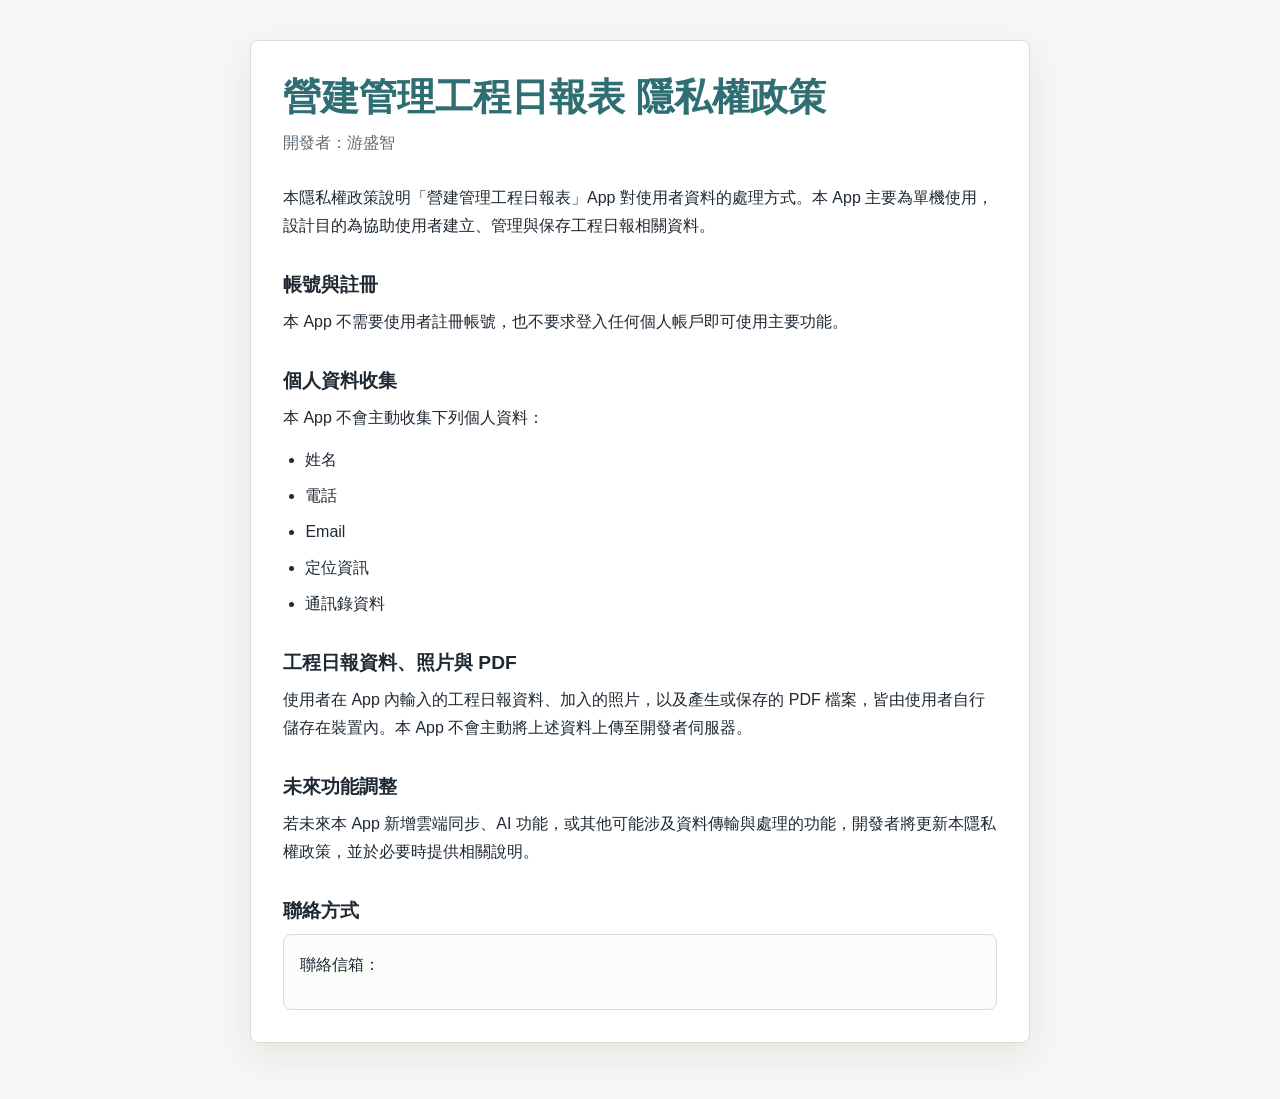
==== index.html @ 0ac734e3 "Add privacy policy page This HTML file contains the privacy policy for the 'Construction Management " ====
<!doctype html>
<html lang="zh-Hant">
<head>
  <meta charset="utf-8">
  <meta name="viewport" content="width=device-width, initial-scale=1">
  <title>營建管理工程日報表 隱私權政策</title>
  <style>
    :root {
      color-scheme: light;
      --bg: #f6f7f4;
      --text: #1f2933;
      --muted: #5f6b76;
      --line: #d8ddd2;
      --panel: #ffffff;
      --accent: #2f6f73;
    }

    * {
      box-sizing: border-box;
    }

    body {
      margin: 0;
      background: var(--bg);
      color: var(--text);
      font-family: -apple-system, BlinkMacSystemFont, "Segoe UI", "Noto Sans TC", "Microsoft JhengHei", sans-serif;
      line-height: 1.75;
    }

    main {
      width: min(100%, 820px);
      margin: 0 auto;
      padding: 40px 20px 56px;
    }

    .policy {
      background: var(--panel);
      border: 1px solid var(--line);
      border-radius: 8px;
      padding: 32px;
      box-shadow: 0 12px 32px rgba(31, 41, 51, 0.08);
    }

    h1 {
      margin: 0 0 8px;
      color: var(--accent);
      font-size: clamp(1.75rem, 6vw, 2.4rem);
      line-height: 1.25;
      letter-spacing: 0;
    }

    h2 {
      margin: 32px 0 10px;
      font-size: 1.2rem;
      line-height: 1.35;
      letter-spacing: 0;
    }

    p {
      margin: 0 0 14px;
    }

    ul {
      margin: 8px 0 0;
      padding-left: 1.4rem;
    }

    li {
      margin: 8px 0;
    }

    .meta {
      margin: 0 0 28px;
      color: var(--muted);
      font-size: 0.98rem;
    }

    .contact {
      padding: 16px;
      border: 1px solid var(--line);
      border-radius: 8px;
      background: #fbfcfa;
    }

    @media (max-width: 560px) {
      main {
        padding: 18px 12px 36px;
      }

      .policy {
        padding: 22px 18px;
      }

      h2 {
        margin-top: 26px;
      }
    }
  </style>
</head>
<body>
  <main>
    <article class="policy">
      <h1>營建管理工程日報表 隱私權政策</h1>
      <p class="meta">開發者：游盛智</p>

      <p>
        本隱私權政策說明「營建管理工程日報表」App 對使用者資料的處理方式。本 App 主要為單機使用，設計目的為協助使用者建立、管理與保存工程日報相關資料。
      </p>

      <h2>帳號與註冊</h2>
      <p>
        本 App 不需要使用者註冊帳號，也不要求登入任何個人帳戶即可使用主要功能。
      </p>

      <h2>個人資料收集</h2>
      <p>
        本 App 不會主動收集下列個人資料：
      </p>
      <ul>
        <li>姓名</li>
        <li>電話</li>
        <li>Email</li>
        <li>定位資訊</li>
        <li>通訊錄資料</li>
      </ul>

      <h2>工程日報資料、照片與 PDF</h2>
      <p>
        使用者在 App 內輸入的工程日報資料、加入的照片，以及產生或保存的 PDF 檔案，皆由使用者自行儲存在裝置內。本 App 不會主動將上述資料上傳至開發者伺服器。
      </p>

      <h2>未來功能調整</h2>
      <p>
        若未來本 App 新增雲端同步、AI 功能，或其他可能涉及資料傳輸與處理的功能，開發者將更新本隱私權政策，並於必要時提供相關說明。
      </p>

      <h2>聯絡方式</h2>
      <div class="contact">
        <p>聯絡信箱：</p>
      </div>
    </article>
  </main>
</body>
</html>
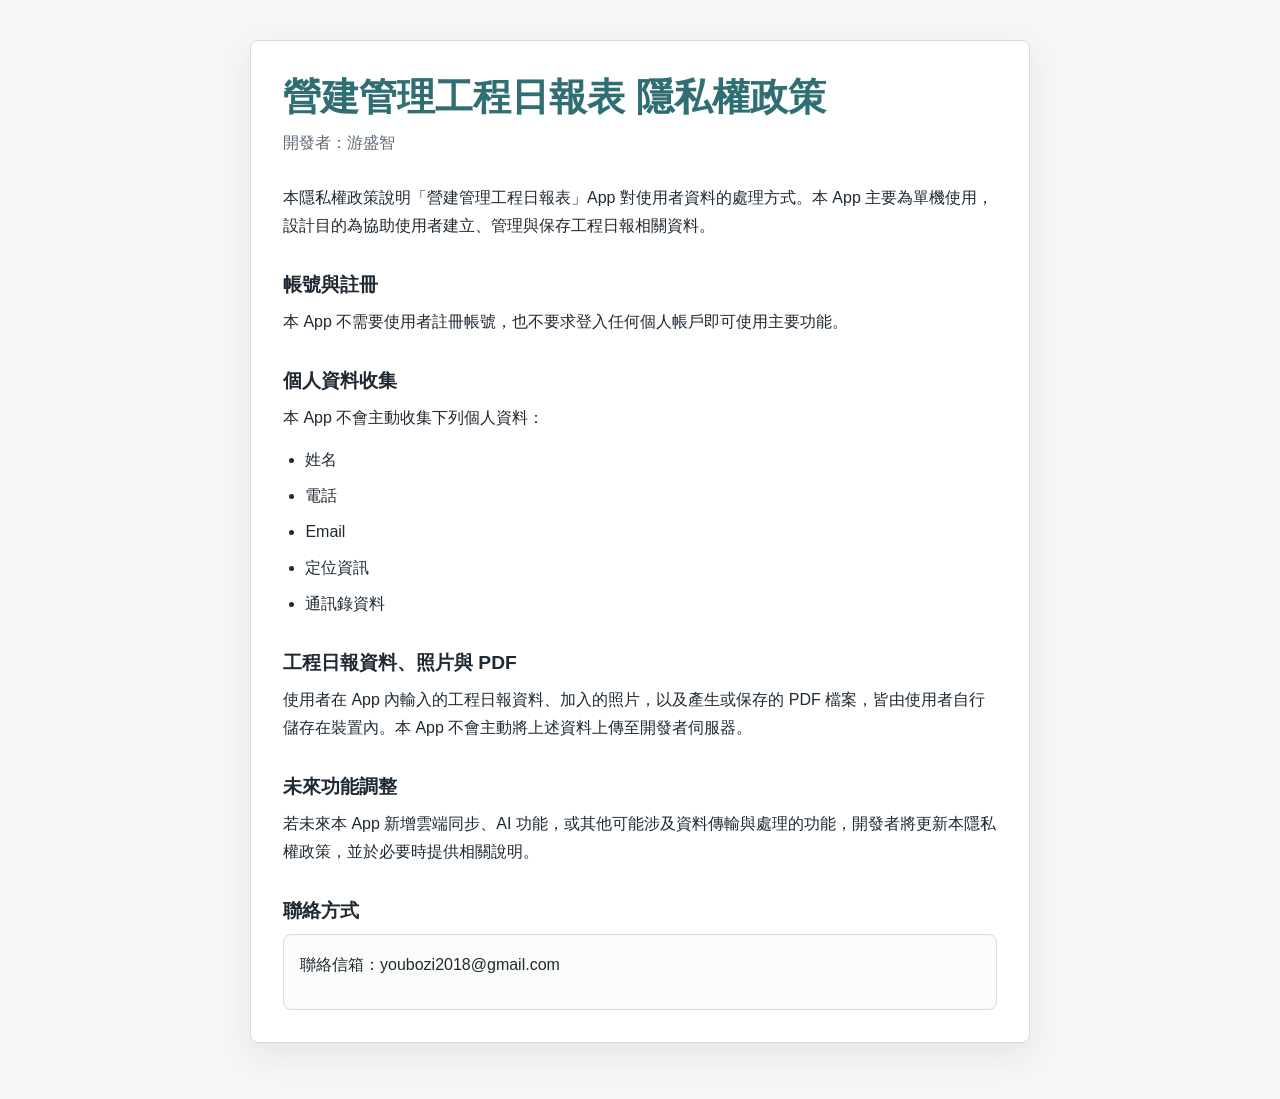
==== commit ca0b6378: "Add contact email" ====
--- a/index.html
+++ b/index.html
@@ -136,7 +136,7 @@
 
       <h2>聯絡方式</h2>
       <div class="contact">
-        <p>聯絡信箱：</p>
+        <p>聯絡信箱：youbozi2018@gmail.com</p>
       </div>
     </article>
   </main>
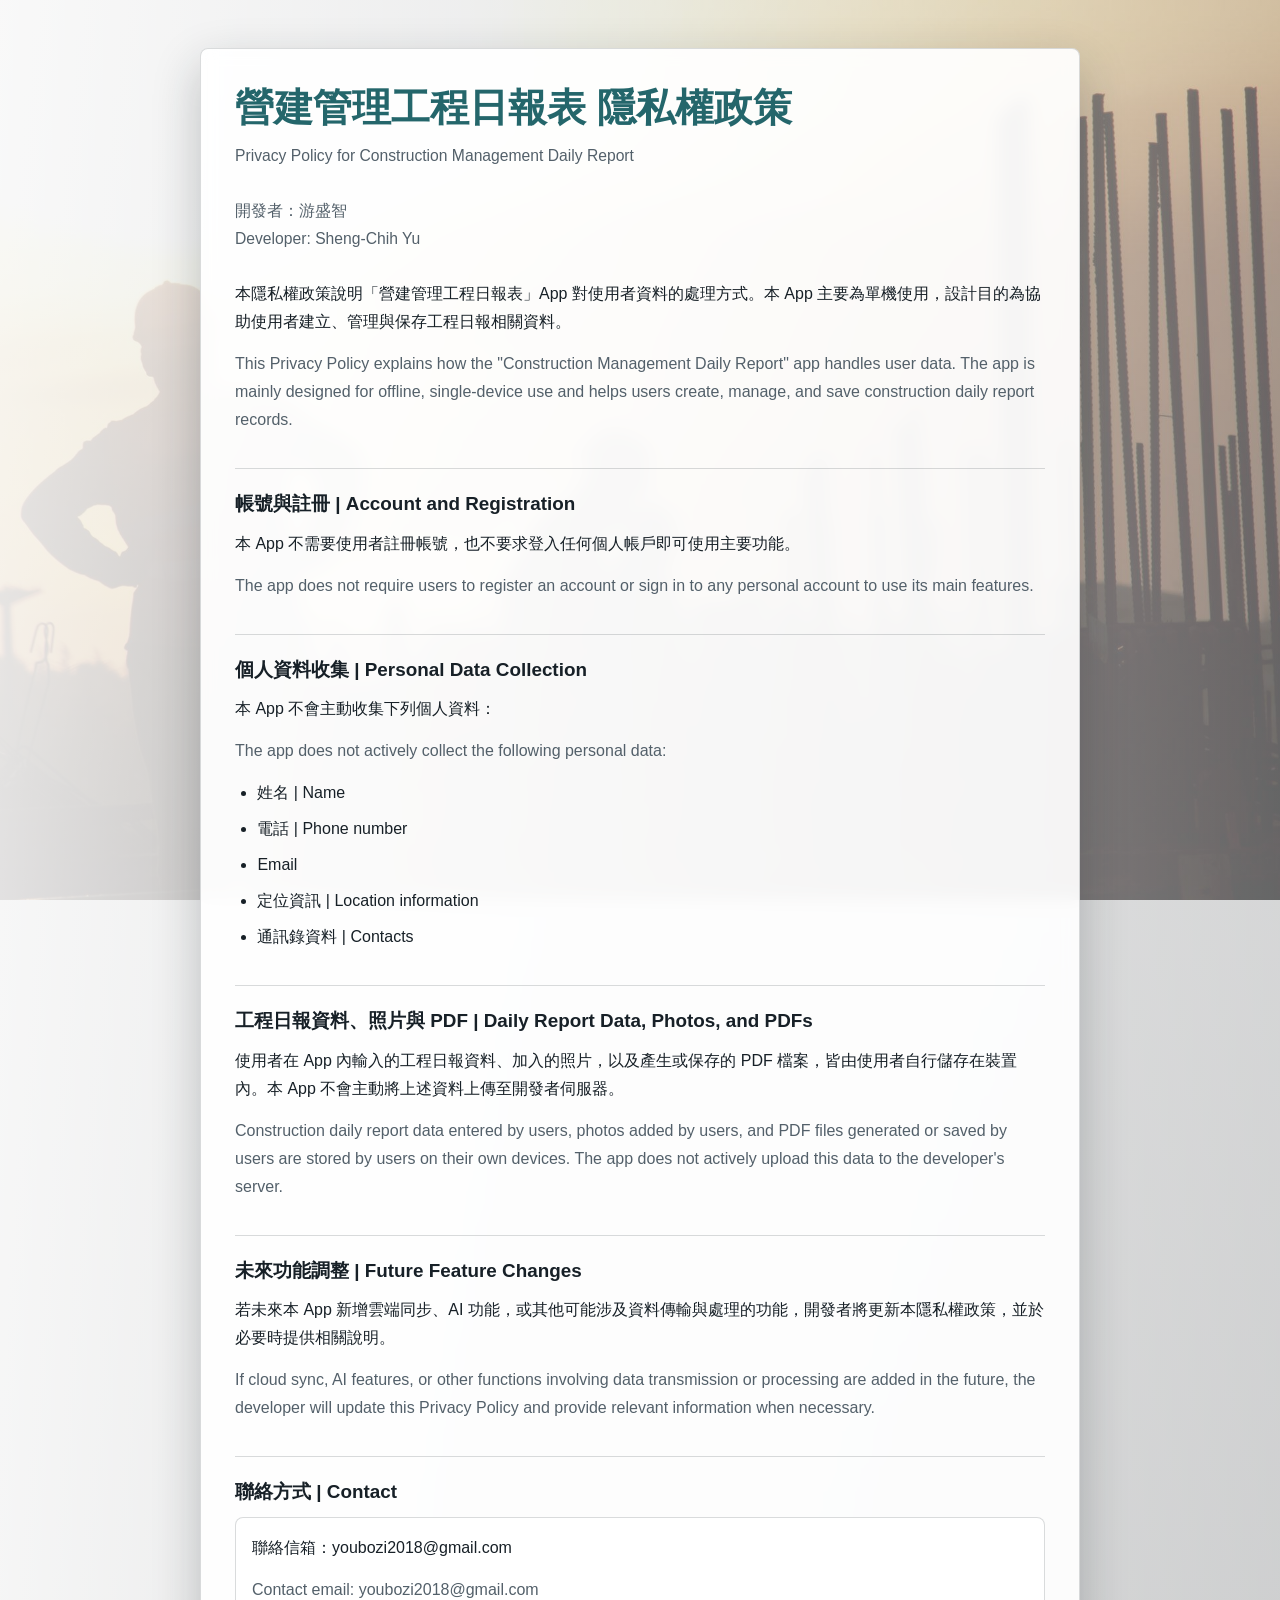
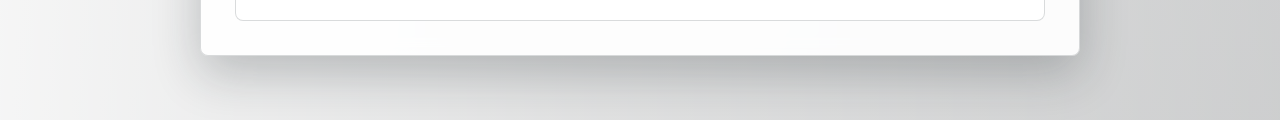
==== commit ffdf1b68: "Add bilingual content and background image" ====
--- a/index.html
+++ b/index.html
@@ -3,16 +3,16 @@
 <head>
   <meta charset="utf-8">
   <meta name="viewport" content="width=device-width, initial-scale=1">
-  <title>營建管理工程日報表 隱私權政策</title>
+  <title>營建管理工程日報表 隱私權政策 | Privacy Policy</title>
   <style>
     :root {
       color-scheme: light;
-      --bg: #f6f7f4;
-      --text: #1f2933;
-      --muted: #5f6b76;
-      --line: #d8ddd2;
-      --panel: #ffffff;
-      --accent: #2f6f73;
+      --text: #172027;
+      --muted: #53606a;
+      --line: rgba(23, 32, 39, 0.16);
+      --panel: rgba(255, 255, 255, 0.92);
+      --panel-strong: rgba(255, 255, 255, 0.97);
+      --accent: #24666b;
     }
 
     * {
@@ -21,38 +21,45 @@
 
     body {
       margin: 0;
-      background: var(--bg);
+      min-height: 100vh;
       color: var(--text);
       font-family: -apple-system, BlinkMacSystemFont, "Segoe UI", "Noto Sans TC", "Microsoft JhengHei", sans-serif;
       line-height: 1.75;
+      background:
+        linear-gradient(90deg, rgba(255, 255, 255, 0.88), rgba(255, 255, 255, 0.62) 46%, rgba(255, 255, 255, 0.38)),
+        linear-gradient(180deg, rgba(20, 25, 28, 0.22), rgba(20, 25, 28, 0.34)),
+        url("[data-uri]") center / cover fixed no-repeat;
     }
 
     main {
-      width: min(100%, 820px);
+      width: min(100%, 920px);
       margin: 0 auto;
-      padding: 40px 20px 56px;
+      padding: 48px 20px 64px;
     }
 
     .policy {
       background: var(--panel);
       border: 1px solid var(--line);
       border-radius: 8px;
-      padding: 32px;
-      box-shadow: 0 12px 32px rgba(31, 41, 51, 0.08);
+      padding: 34px;
+      box-shadow: 0 18px 48px rgba(23, 32, 39, 0.24);
+      backdrop-filter: blur(8px);
     }
 
     h1 {
-      margin: 0 0 8px;
+      margin: 0 0 10px;
       color: var(--accent);
-      font-size: clamp(1.75rem, 6vw, 2.4rem);
+      font-size: clamp(1.75rem, 5vw, 2.45rem);
       line-height: 1.25;
       letter-spacing: 0;
     }
 
     h2 {
-      margin: 32px 0 10px;
-      font-size: 1.2rem;
-      line-height: 1.35;
+      margin: 34px 0 12px;
+      padding-top: 22px;
+      border-top: 1px solid var(--line);
+      font-size: 1.18rem;
+      line-height: 1.4;
       letter-spacing: 0;
     }
 
@@ -75,14 +82,29 @@
       font-size: 0.98rem;
     }
 
+    .en {
+      color: var(--muted);
+    }
+
     .contact {
       padding: 16px;
       border: 1px solid var(--line);
       border-radius: 8px;
-      background: #fbfcfa;
+      background: var(--panel-strong);
     }
 
-    @media (max-width: 560px) {
+    .contact p:last-child {
+      margin-bottom: 0;
+    }
+
+    @media (max-width: 680px) {
+      body {
+        background:
+          linear-gradient(180deg, rgba(255, 255, 255, 0.92), rgba(255, 255, 255, 0.76)),
+          linear-gradient(180deg, rgba(20, 25, 28, 0.2), rgba(20, 25, 28, 0.42)),
+          url("[data-uri]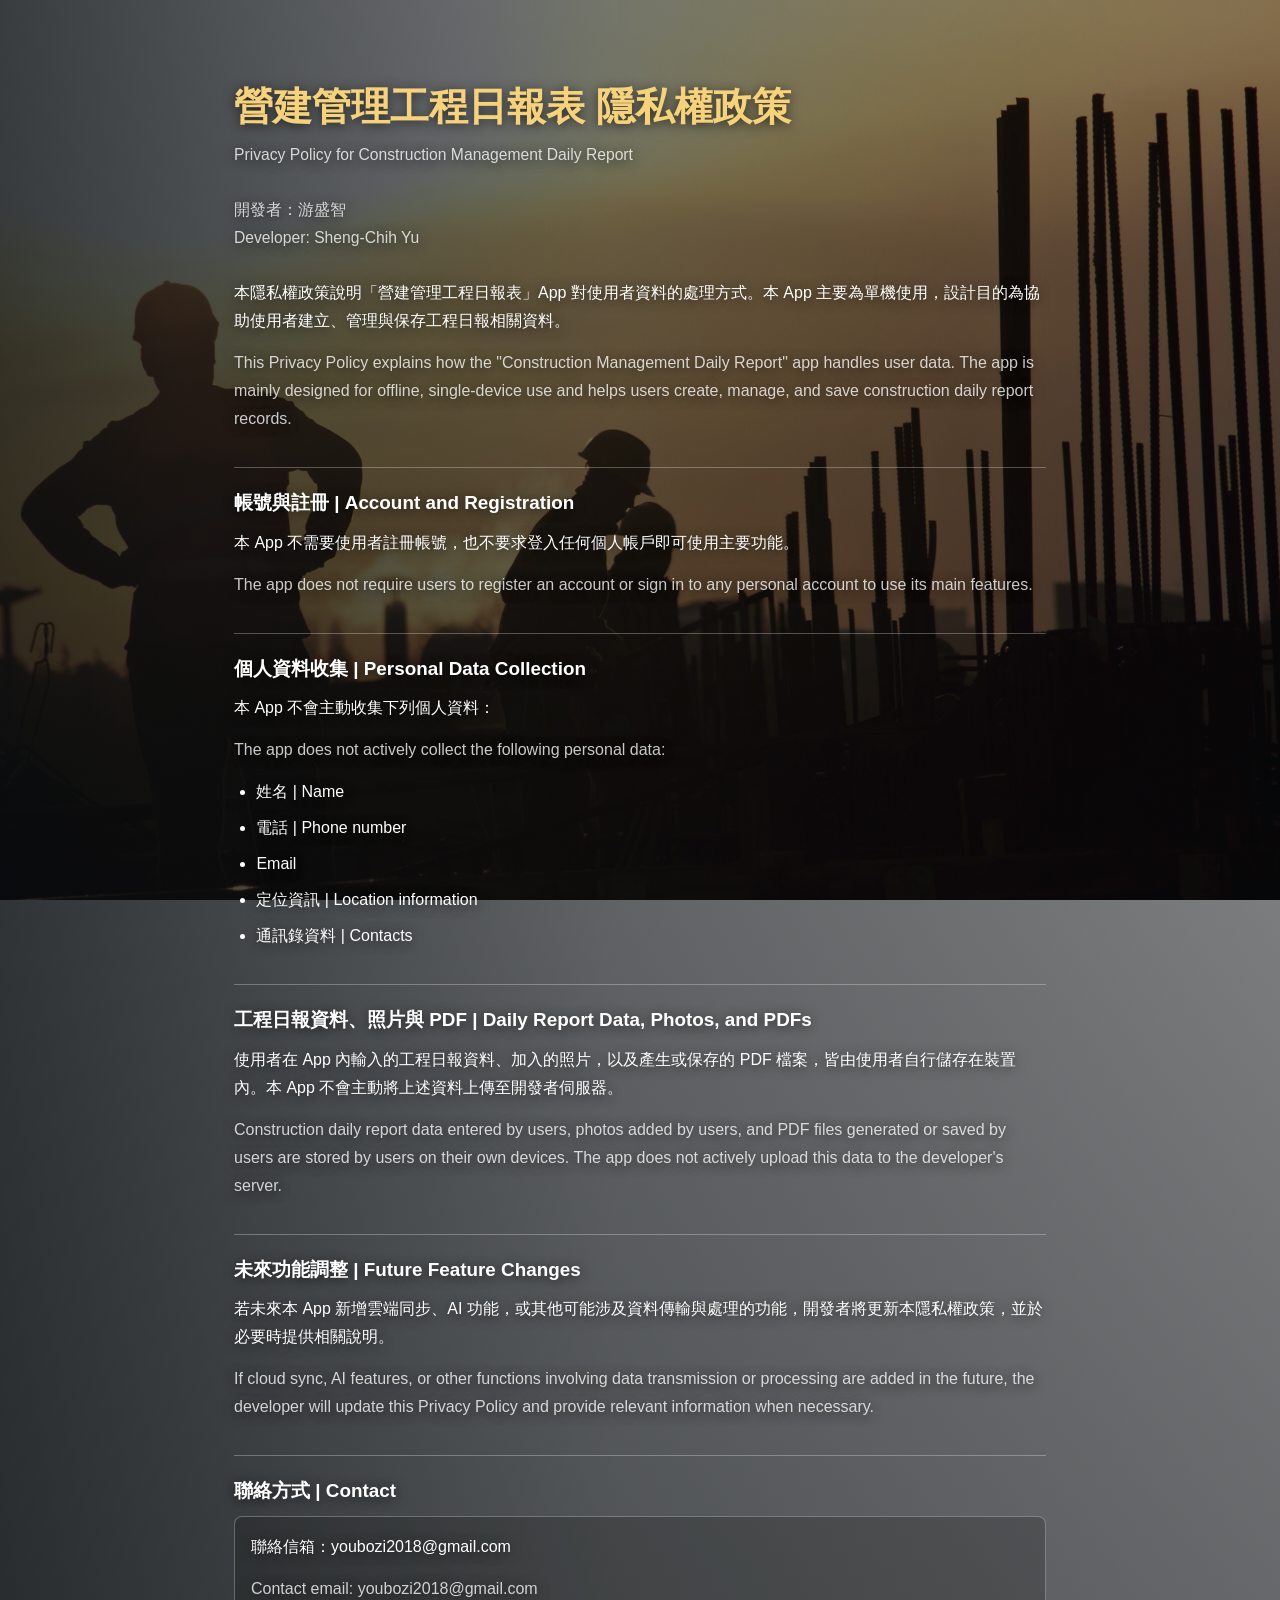
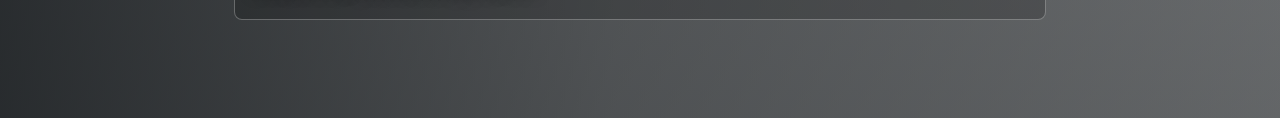
==== commit a3f8752a: "Remove content panel background" ====
--- a/index.html
+++ b/index.html
@@ -7,12 +7,10 @@
   <style>
     :root {
       color-scheme: light;
-      --text: #172027;
-      --muted: #53606a;
-      --line: rgba(23, 32, 39, 0.16);
-      --panel: rgba(255, 255, 255, 0.92);
-      --panel-strong: rgba(255, 255, 255, 0.97);
-      --accent: #24666b;
+      --text: #ffffff;
+      --muted: rgba(255, 255, 255, 0.78);
+      --line: rgba(255, 255, 255, 0.28);
+      --accent: #f7d27c;
     }
 
     * {
@@ -26,8 +24,8 @@
       font-family: -apple-system, BlinkMacSystemFont, "Segoe UI", "Noto Sans TC", "Microsoft JhengHei", sans-serif;
       line-height: 1.75;
       background:
-        linear-gradient(90deg, rgba(255, 255, 255, 0.88), rgba(255, 255, 255, 0.62) 46%, rgba(255, 255, 255, 0.38)),
-        linear-gradient(180deg, rgba(20, 25, 28, 0.22), rgba(20, 25, 28, 0.34)),
+        linear-gradient(90deg, rgba(8, 12, 15, 0.76), rgba(8, 12, 15, 0.48) 48%, rgba(8, 12, 15, 0.32)),
+        linear-gradient(180deg, rgba(8, 12, 15, 0.16), rgba(8, 12, 15, 0.46)),
         url("[data-uri]") center / cover fixed no-repeat;
     }
 
@@ -38,12 +36,11 @@
     }
 
     .policy {
-      background: var(--panel);
-      border: 1px solid var(--line);
-      border-radius: 8px;
+      background: transparent;
+      border: 0;
+      border-radius: 0;
       padding: 34px;
-      box-shadow: 0 18px 48px rgba(23, 32, 39, 0.24);
-      backdrop-filter: blur(8px);
+      text-shadow: 0 2px 12px rgba(0, 0, 0, 0.62);
     }
 
     h1 {
@@ -90,7 +87,7 @@
       padding: 16px;
       border: 1px solid var(--line);
       border-radius: 8px;
-      background: var(--panel-strong);
+      background: rgba(0, 0, 0, 0.18);
     }
 
     .contact p:last-child {
@@ -100,8 +97,8 @@
     @media (max-width: 680px) {
       body {
         background:
-          linear-gradient(180deg, rgba(255, 255, 255, 0.92), rgba(255, 255, 255, 0.76)),
-          linear-gradient(180deg, rgba(20, 25, 28, 0.2), rgba(20, 25, 28, 0.42)),
+          linear-gradient(180deg, rgba(8, 12, 15, 0.78), rgba(8, 12, 15, 0.58)),
+          linear-gradient(180deg, rgba(8, 12, 15, 0.12), rgba(8, 12, 15, 0.48)),
           url("[data-uri]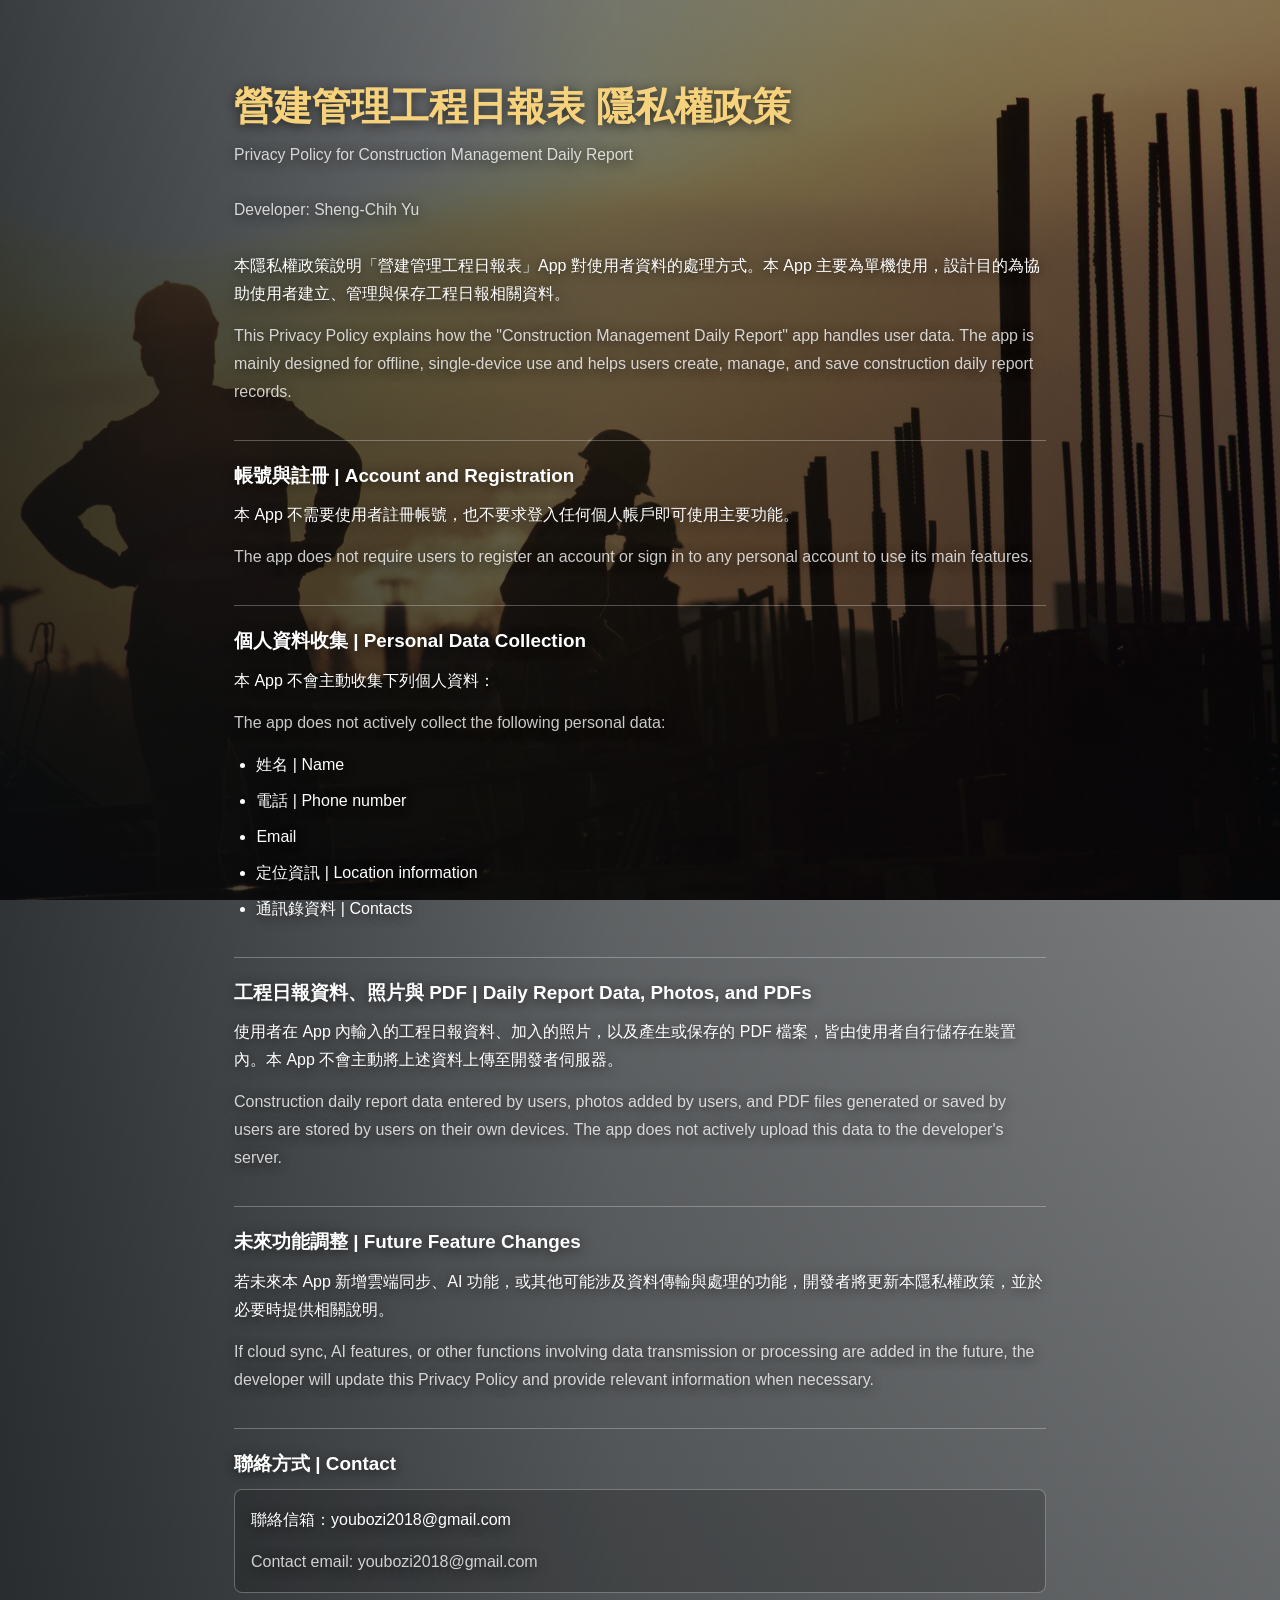
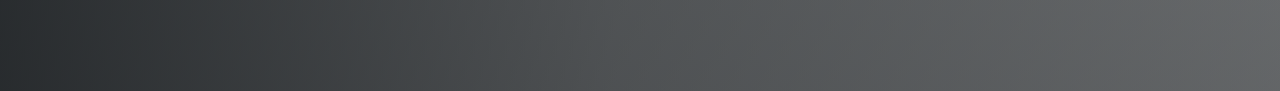
==== commit deee68a8: "Keep English developer name only" ====
--- a/index.html
+++ b/index.html
@@ -122,7 +122,7 @@
     <article class="policy">
       <h1>營建管理工程日報表 隱私權政策</h1>
       <p class="meta">Privacy Policy for Construction Management Daily Report</p>
-      <p class="meta">開發者：游盛智<br>Developer: Sheng-Chih Yu</p>
+      <p class="meta">Developer: Sheng-Chih Yu</p>
 
       <p>
         本隱私權政策說明「營建管理工程日報表」App 對使用者資料的處理方式。本 App 主要為單機使用，設計目的為協助使用者建立、管理與保存工程日報相關資料。
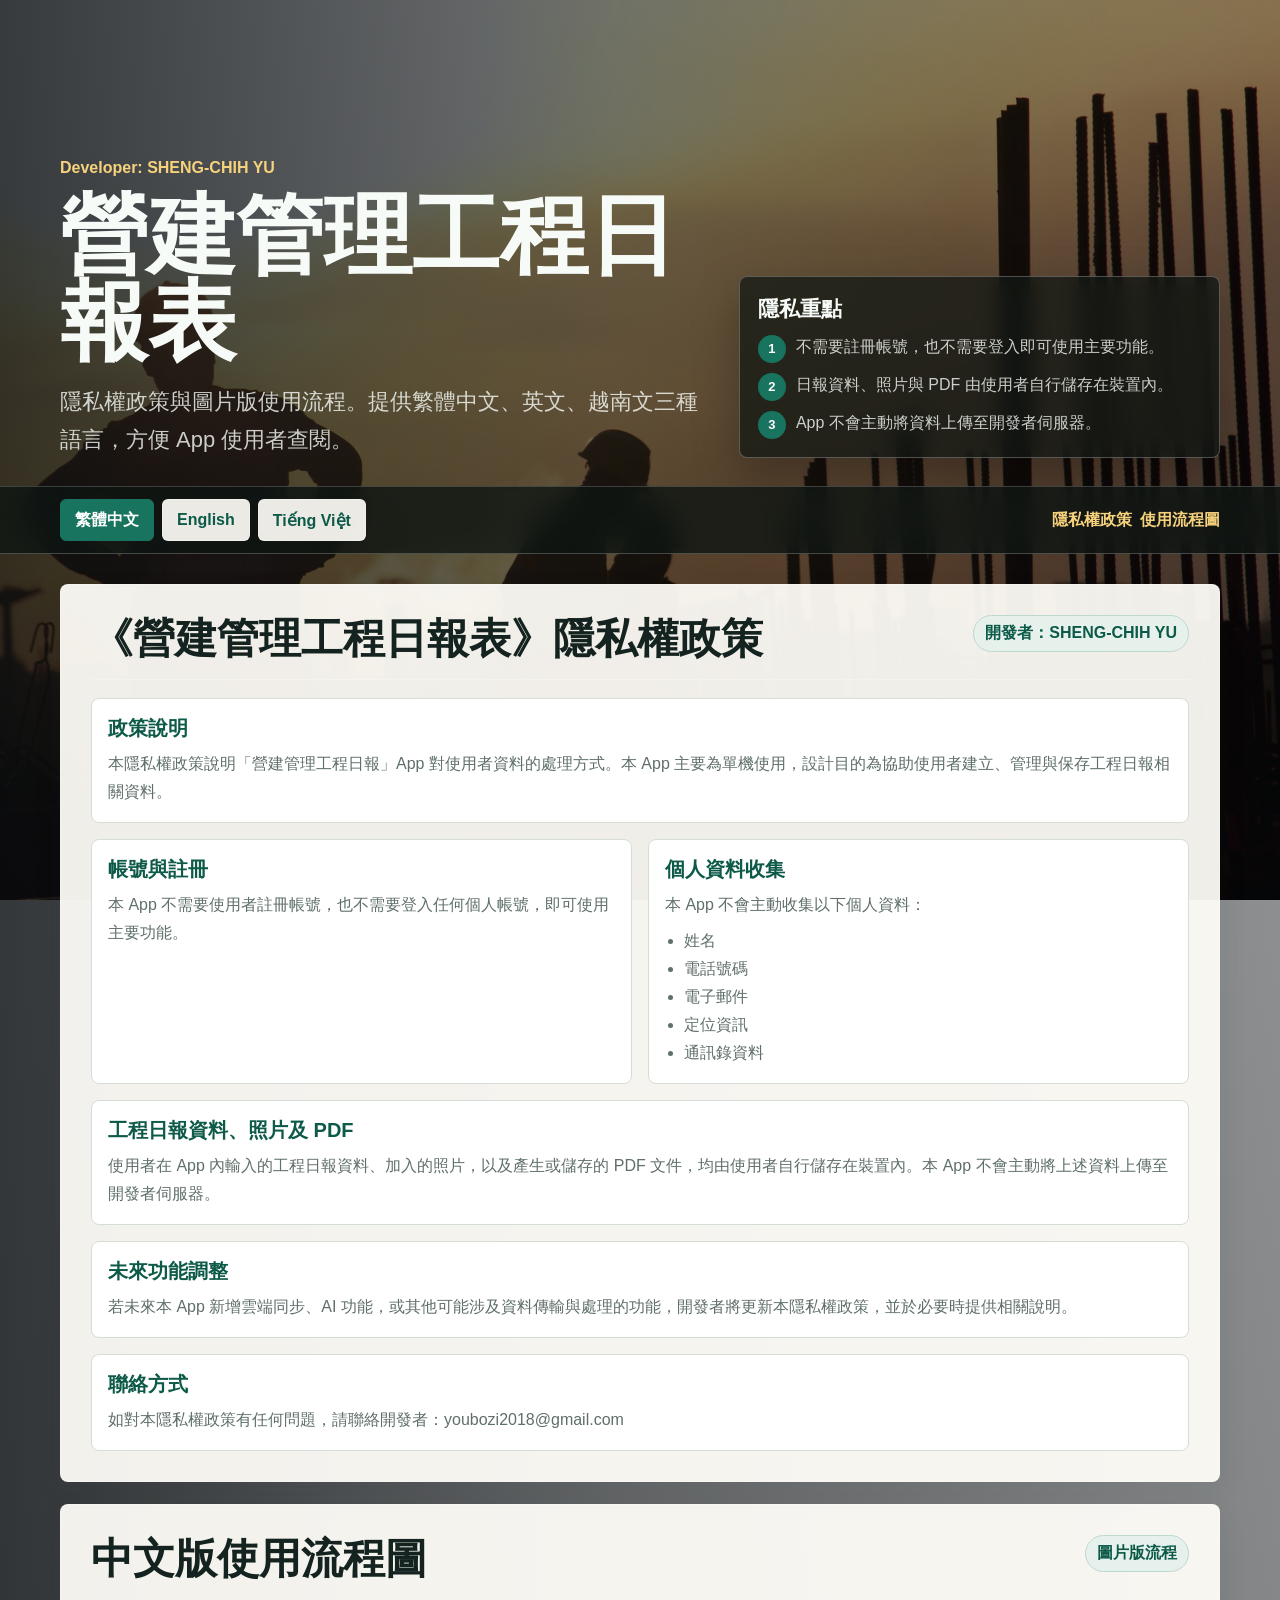
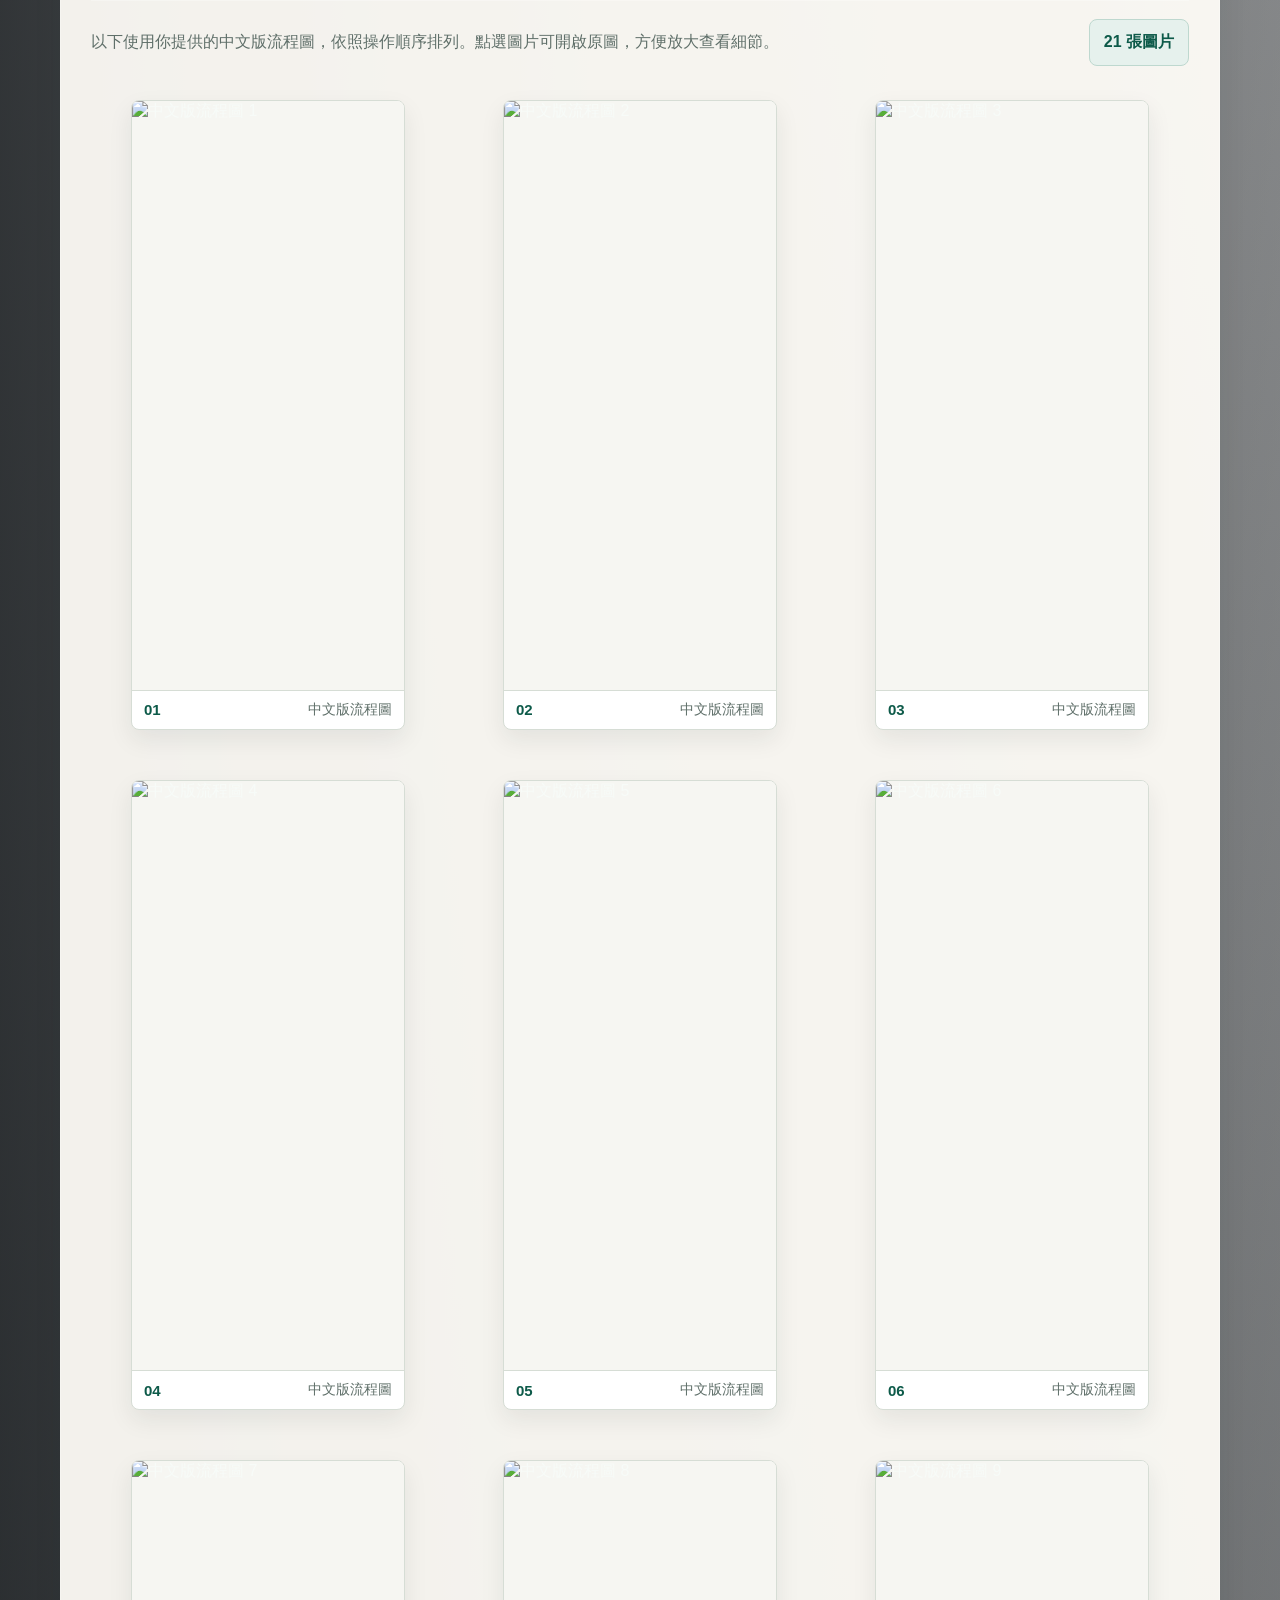
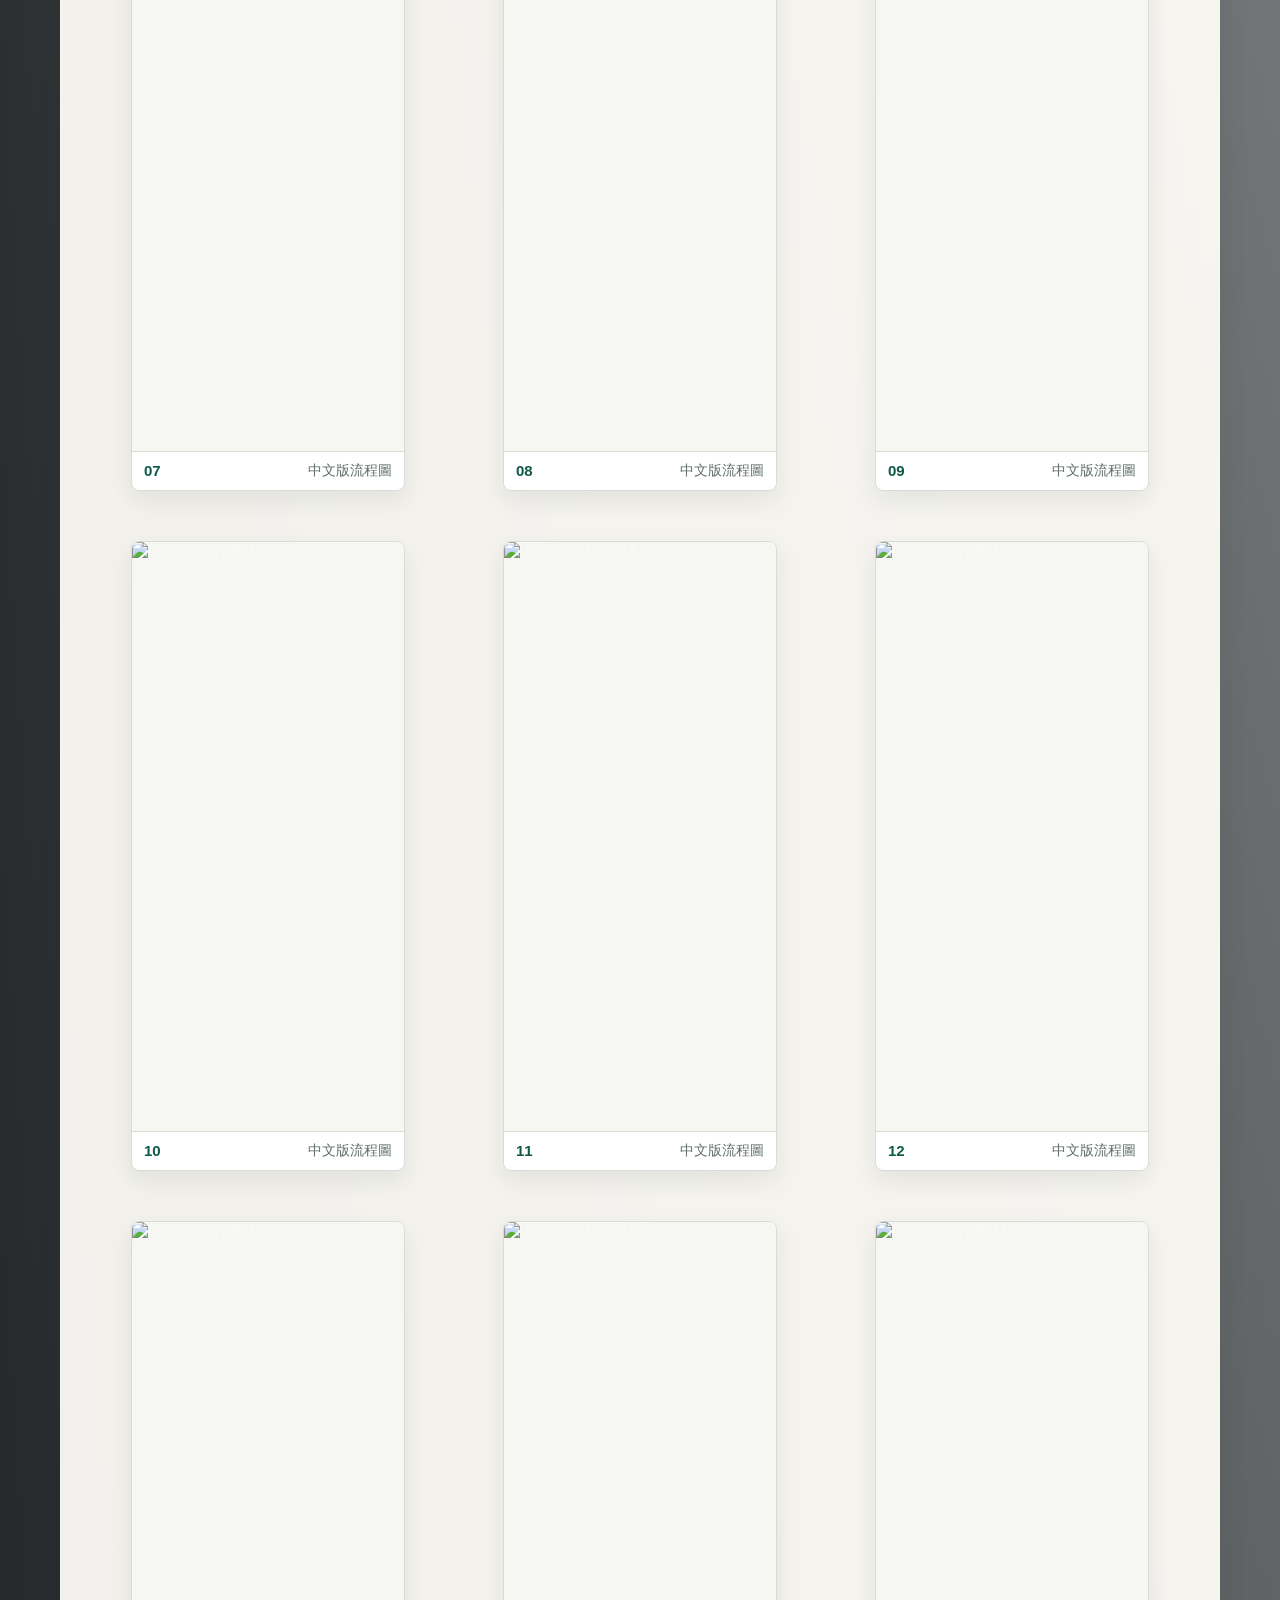
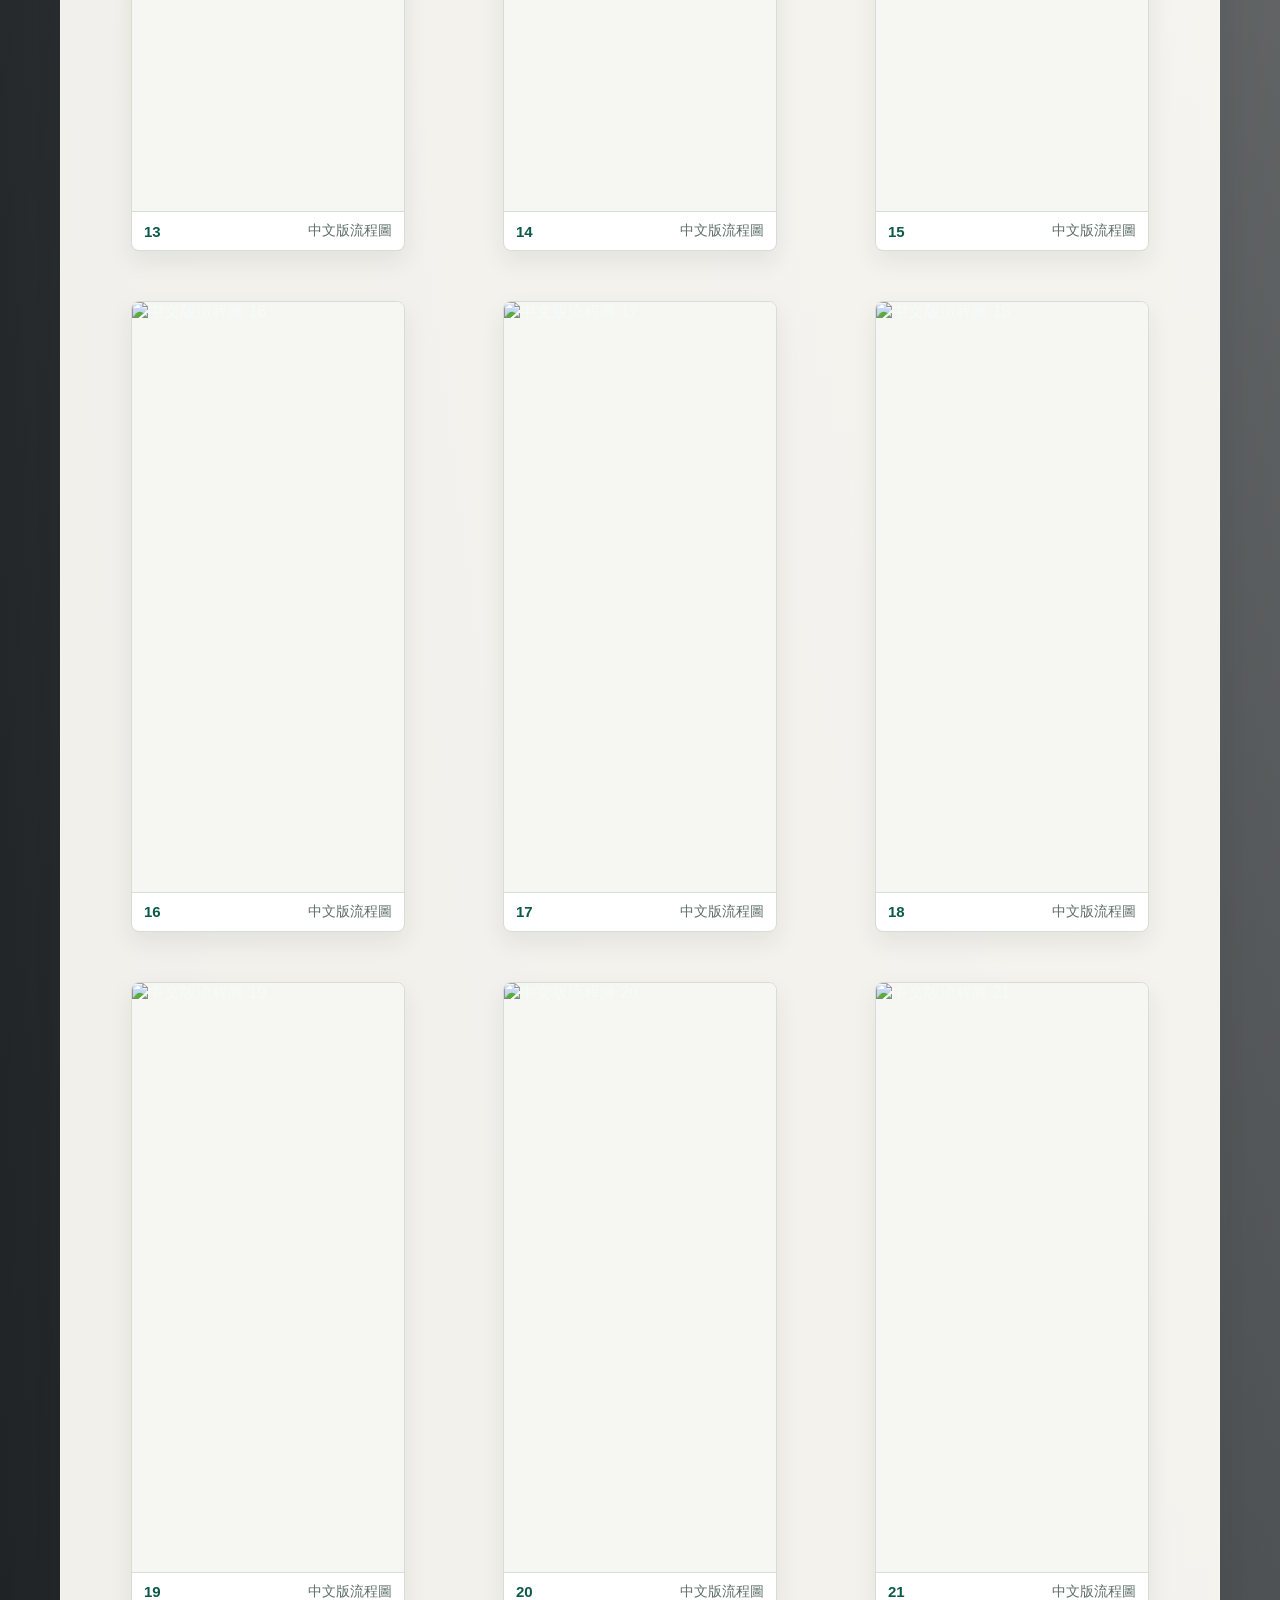
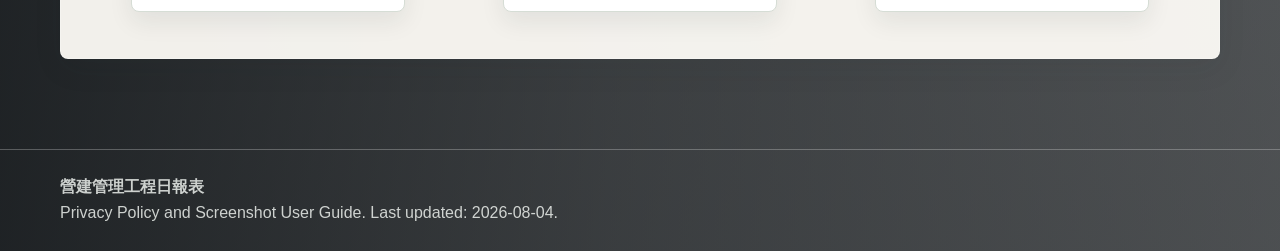
==== commit 699b9ecf: "Update multilingual privacy policy page" ====
--- a/index.html
+++ b/index.html
@@ -3,179 +3,700 @@
 <head>
   <meta charset="utf-8">
   <meta name="viewport" content="width=device-width, initial-scale=1">
-  <title>營建管理工程日報表 隱私權政策 | Privacy Policy</title>
+  <title>營建管理工程日報表 隱私權政策與使用流程</title>
+  <meta name="description" content="營建管理工程日報表 App 的繁體中文、英文、越南文隱私權政策與圖片版使用流程。">
   <style>
     :root {
-      color-scheme: light;
-      --text: #ffffff;
-      --muted: rgba(255, 255, 255, 0.78);
-      --line: rgba(255, 255, 255, 0.28);
-      --accent: #f7d27c;
+      --bg: #edf3ef;
+      --paper: #fffdf8;
+      --ink: #f7fbf8;
+      --dark-ink: #14231f;
+      --muted: rgba(247, 251, 248, .80);
+      --card-muted: #5f6f69;
+      --line: rgba(255, 255, 255, .26);
+      --brand: #19745f;
+      --brand-dark: #0d5a49;
+      --brand-soft: rgba(229, 241, 237, .92);
+      --danger: #9f332e;
+      --paper-glass: rgba(255, 253, 248, .94);
+      --shadow: 0 18px 46px rgba(0, 0, 0, .26);
+      font-family: "Noto Sans TC", "Microsoft JhengHei", "Segoe UI", Arial, sans-serif;
     }
 
     * {
       box-sizing: border-box;
     }
 
+    html {
+      scroll-behavior: smooth;
+    }
+
     body {
       margin: 0;
-      min-height: 100vh;
-      color: var(--text);
-      font-family: -apple-system, BlinkMacSystemFont, "Segoe UI", "Noto Sans TC", "Microsoft JhengHei", sans-serif;
-      line-height: 1.75;
+      color: var(--ink);
       background:
-        linear-gradient(90deg, rgba(8, 12, 15, 0.76), rgba(8, 12, 15, 0.48) 48%, rgba(8, 12, 15, 0.32)),
-        linear-gradient(180deg, rgba(8, 12, 15, 0.16), rgba(8, 12, 15, 0.46)),
-        url("[data-uri]") center / cover fixed no-repeat;
-    }
-
-    main {
-      width: min(100%, 920px);
+        linear-gradient(90deg, rgba(8, 12, 15, .78), rgba(8, 12, 15, .52) 48%, rgba(8, 12, 15, .34)),
+        linear-gradient(180deg, rgba(8, 12, 15, .12), rgba(8, 12, 15, .58)),
+        url("background.jfif") center / cover fixed no-repeat;
+      letter-spacing: 0;
+    }
+
+    button {
+      font: inherit;
+    }
+
+    img {
+      max-width: 100%;
+      display: block;
+    }
+
+    .shell {
+      width: min(1160px, calc(100% - 32px));
       margin: 0 auto;
-      padding: 48px 20px 64px;
-    }
-
-    .policy {
-      background: transparent;
-      border: 0;
-      border-radius: 0;
-      padding: 34px;
-      text-shadow: 0 2px 12px rgba(0, 0, 0, 0.62);
+    }
+
+    .hero {
+      padding: 44px 0 28px;
+      min-height: 54vh;
+      display: grid;
+      align-items: end;
+    }
+
+    .hero-grid {
+      display: grid;
+      grid-template-columns: minmax(0, 1.15fr) minmax(320px, .85fr);
+      gap: 28px;
+      align-items: end;
+    }
+
+    .eyebrow {
+      color: #f7d27c;
+      font-weight: 900;
+      margin-bottom: 16px;
     }
 
     h1 {
-      margin: 0 0 10px;
-      color: var(--accent);
-      font-size: clamp(1.75rem, 5vw, 2.45rem);
-      line-height: 1.25;
-      letter-spacing: 0;
-    }
-
-    h2 {
-      margin: 34px 0 12px;
-      padding-top: 22px;
-      border-top: 1px solid var(--line);
-      font-size: 1.18rem;
-      line-height: 1.4;
-      letter-spacing: 0;
-    }
-
-    p {
-      margin: 0 0 14px;
-    }
-
-    ul {
-      margin: 8px 0 0;
-      padding-left: 1.4rem;
-    }
-
-    li {
-      margin: 8px 0;
-    }
-
-    .meta {
-      margin: 0 0 28px;
+      font-size: clamp(42px, 8vw, 88px);
+      line-height: .98;
+      margin: 0 0 18px;
+      max-width: 860px;
+    }
+
+    .lead {
       color: var(--muted);
-      font-size: 0.98rem;
-    }
-
-    .en {
-      color: var(--muted);
-    }
-
-    .contact {
-      padding: 16px;
+      font-size: clamp(17px, 2.1vw, 22px);
+      line-height: 1.7;
+      margin: 0;
+      max-width: 780px;
+    }
+
+    .summary {
+      background: rgba(13, 21, 18, .70);
       border: 1px solid var(--line);
       border-radius: 8px;
-      background: rgba(0, 0, 0, 0.18);
-    }
-
-    .contact p:last-child {
-      margin-bottom: 0;
-    }
-
-    @media (max-width: 680px) {
+      padding: 18px;
+      box-shadow: var(--shadow);
+      backdrop-filter: blur(12px);
+    }
+
+    .summary h2 {
+      font-size: 21px;
+      margin: 0 0 12px;
+    }
+
+    .summary ul {
+      display: grid;
+      gap: 10px;
+      list-style: none;
+      margin: 0;
+      padding: 0;
+    }
+
+    .summary li {
+      display: grid;
+      grid-template-columns: 28px 1fr;
+      gap: 10px;
+      color: var(--muted);
+      line-height: 1.55;
+    }
+
+    .summary b {
+      width: 28px;
+      height: 28px;
+      border-radius: 50%;
+      background: var(--brand);
+      color: white;
+      display: grid;
+      place-items: center;
+      font-size: 13px;
+    }
+
+    .bar {
+      position: sticky;
+      top: 0;
+      z-index: 10;
+      background: rgba(13, 21, 18, .78);
+      backdrop-filter: blur(14px);
+      border-top: 1px solid rgba(255, 255, 255, .18);
+      border-bottom: 1px solid rgba(255, 255, 255, .22);
+    }
+
+    .bar-inner {
+      display: flex;
+      gap: 12px;
+      justify-content: space-between;
+      align-items: center;
+      padding: 12px 0;
+    }
+
+    .tabs,
+    .page-links {
+      display: flex;
+      gap: 8px;
+      flex-wrap: wrap;
+    }
+
+    .tab {
+      border: 1px solid var(--line);
+      background: rgba(255, 253, 248, .92);
+      color: var(--brand-dark);
+      min-height: 42px;
+      border-radius: 6px;
+      padding: 9px 14px;
+      cursor: pointer;
+      font-weight: 900;
+    }
+
+    .tab[aria-selected="true"] {
+      background: var(--brand);
+      color: white;
+      border-color: var(--brand);
+    }
+
+    .page-links a {
+      color: #f7d27c;
+      text-decoration: none;
+      font-weight: 900;
+      padding: 8px 0;
+    }
+
+    main {
+      padding: 30px 0 68px;
+    }
+
+    .lang-page {
+      display: none;
+    }
+
+    .lang-page.active {
+      display: block;
+    }
+
+    .section {
+      background: var(--paper-glass);
+      border: 1px solid var(--line);
+      border-radius: 8px;
+      padding: clamp(18px, 3vw, 30px);
+      margin-bottom: 22px;
+      box-shadow: 0 10px 30px rgba(29, 42, 37, .07);
+    }
+
+    .section-title {
+      display: flex;
+      justify-content: space-between;
+      align-items: start;
+      gap: 16px;
+      border-bottom: 1px solid var(--line);
+      padding-bottom: 16px;
+      margin-bottom: 18px;
+    }
+
+    .section h2 {
+      font-size: clamp(26px, 4vw, 42px);
+      line-height: 1.15;
+      margin: 0;
+      color: var(--dark-ink);
+    }
+
+    .badge {
+      background: var(--brand-soft);
+      color: var(--brand-dark);
+      border: 1px solid #bed8cf;
+      border-radius: 999px;
+      padding: 7px 11px;
+      font-weight: 900;
+      white-space: nowrap;
+    }
+
+    .policy-grid {
+      display: grid;
+      grid-template-columns: repeat(2, minmax(0, 1fr));
+      gap: 16px;
+    }
+
+    .policy-card {
+      border: 1px solid #d6ddd5;
+      border-radius: 8px;
+      padding: 16px;
+      background: #fff;
+    }
+
+    .policy-card.full {
+      grid-column: 1 / -1;
+    }
+
+    .policy-card h3 {
+      margin: 0 0 8px;
+      color: var(--brand-dark);
+      font-size: 20px;
+    }
+
+    .policy-card p,
+    .policy-card li {
+      color: var(--card-muted);
+      line-height: 1.75;
+      margin: 0;
+    }
+
+    .policy-card ul {
+      margin: 8px 0 0;
+      padding-left: 1.2em;
+    }
+
+    .guide-intro {
+      display: grid;
+      grid-template-columns: minmax(0, 1fr) auto;
+      gap: 18px;
+      align-items: center;
+      margin-bottom: 18px;
+    }
+
+    .guide-intro p {
+      color: var(--card-muted);
+      line-height: 1.75;
+      margin: 0;
+    }
+
+    .count {
+      color: var(--brand-dark);
+      background: var(--brand-soft);
+      border: 1px solid #bed8cf;
+      border-radius: 8px;
+      padding: 12px 14px;
+      font-weight: 900;
+      white-space: nowrap;
+    }
+
+    .gallery {
+      display: grid;
+      grid-template-columns: repeat(3, minmax(0, 1fr));
+      gap: 18px;
+      align-items: start;
+    }
+
+    .shot {
+      background: #fff;
+      border: 1px solid #d6ddd5;
+      border-radius: 8px;
+      overflow: hidden;
+      box-shadow: 0 10px 24px rgba(29, 42, 37, .08);
+    }
+
+    .shot a {
+      display: block;
+      color: inherit;
+      text-decoration: none;
+    }
+
+    .shot img {
+      width: 100%;
+      aspect-ratio: 9 / 19.5;
+      object-fit: cover;
+      object-position: top center;
+      background: #f6f6f2;
+    }
+
+    .caption {
+      display: flex;
+      justify-content: space-between;
+      gap: 10px;
+      align-items: center;
+      padding: 10px 12px;
+      border-top: 1px solid #d6ddd5;
+      color: var(--card-muted);
+      font-size: 14px;
+    }
+
+    .caption strong {
+      color: var(--brand-dark);
+      font-size: 15px;
+    }
+
+    .notice {
+      border-left: 5px solid var(--brand);
+      background: #fff;
+      padding: 14px 16px;
+      border-radius: 6px;
+      color: var(--muted);
+      line-height: 1.75;
+      margin-top: 18px;
+    }
+
+    footer {
+      border-top: 1px solid var(--line);
+      padding: 24px 0;
+      color: var(--muted);
+      line-height: 1.65;
+    }
+
+    @media (max-width: 980px) {
+      .gallery {
+        grid-template-columns: repeat(2, minmax(0, 1fr));
+      }
+    }
+
+    @media (max-width: 820px) {
+      .hero {
+        min-height: auto;
+        padding-top: 34px;
+      }
+
+      .hero-grid,
+      .policy-grid,
+      .guide-intro {
+        grid-template-columns: 1fr;
+      }
+
+      .bar-inner,
+      .section-title {
+        align-items: stretch;
+        flex-direction: column;
+      }
+
+      .policy-card.full {
+        grid-column: auto;
+      }
+    }
+
+    @media (max-width: 580px) {
+      .gallery {
+        grid-template-columns: 1fr;
+      }
+    }
+
+    @media print {
       body {
-        background:
-          linear-gradient(180deg, rgba(8, 12, 15, 0.78), rgba(8, 12, 15, 0.58)),
-          linear-gradient(180deg, rgba(8, 12, 15, 0.12), rgba(8, 12, 15, 0.48)),
-          url("[data-uri]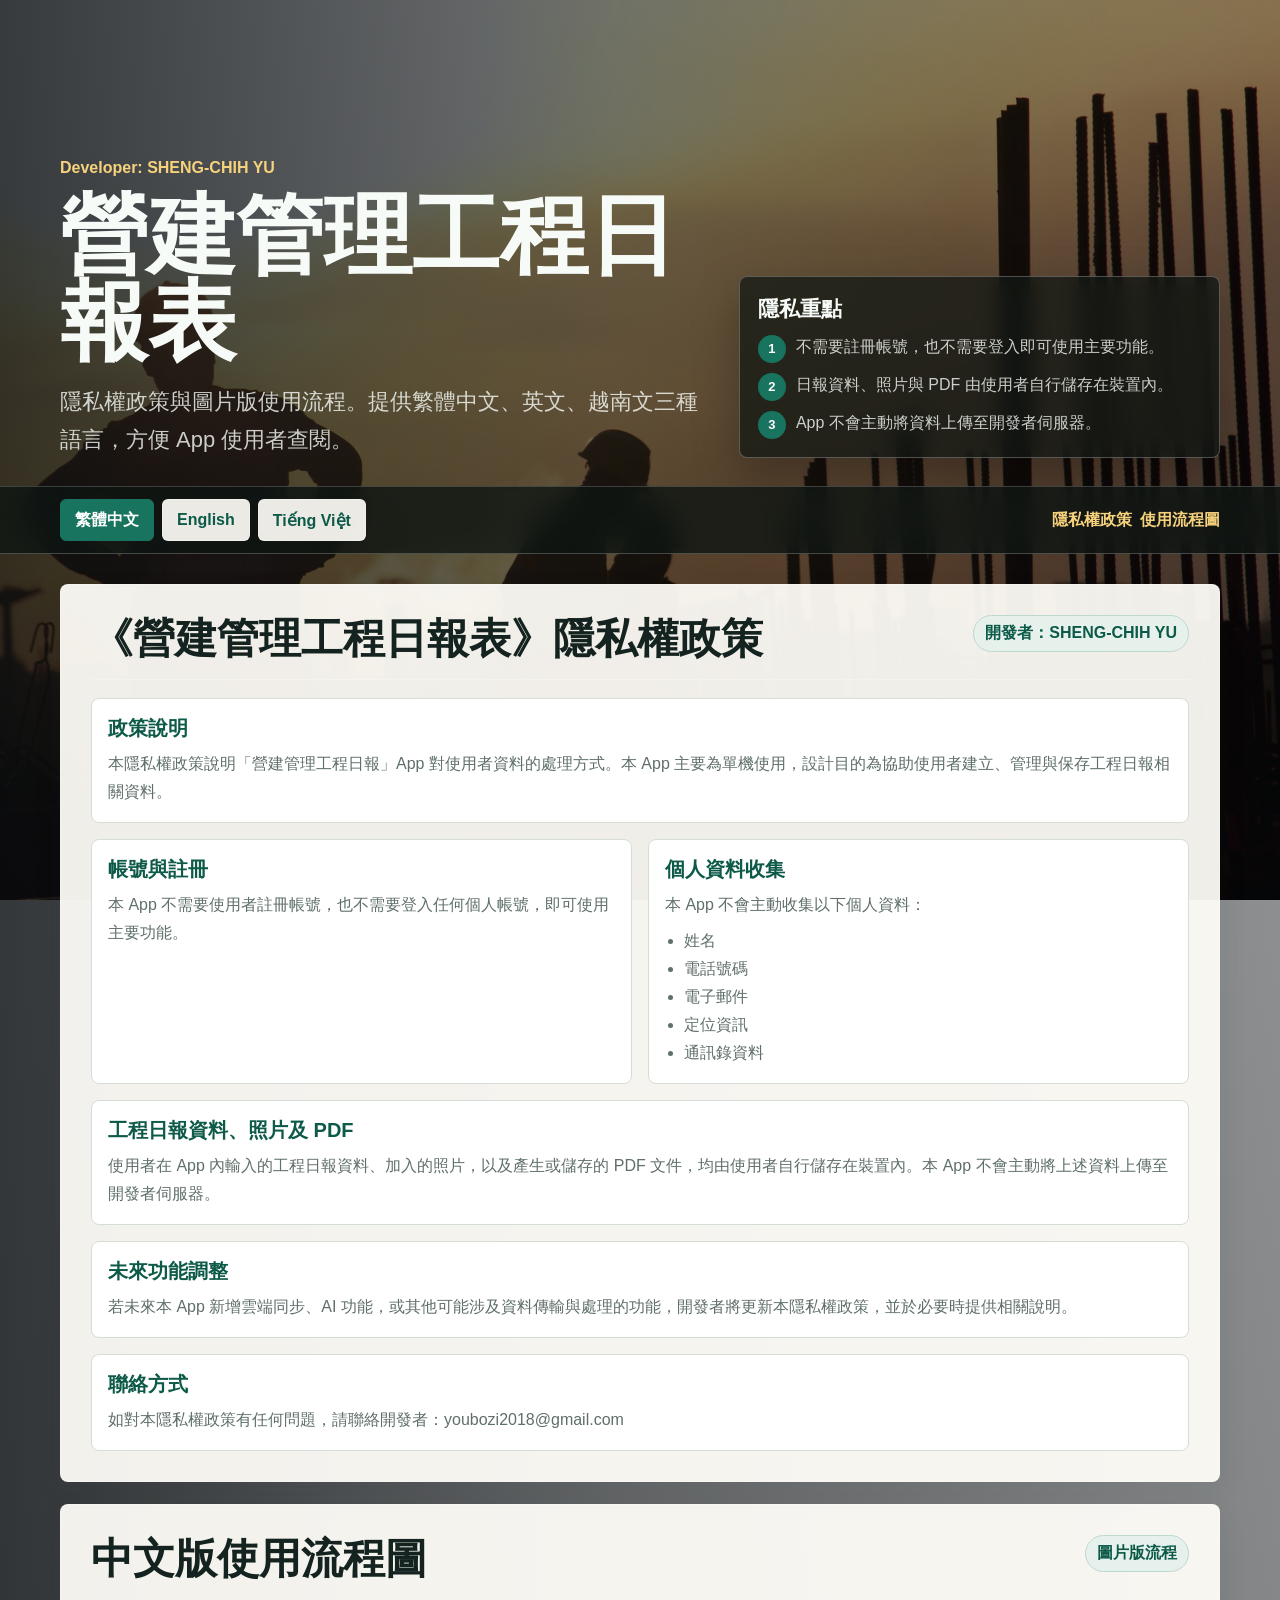
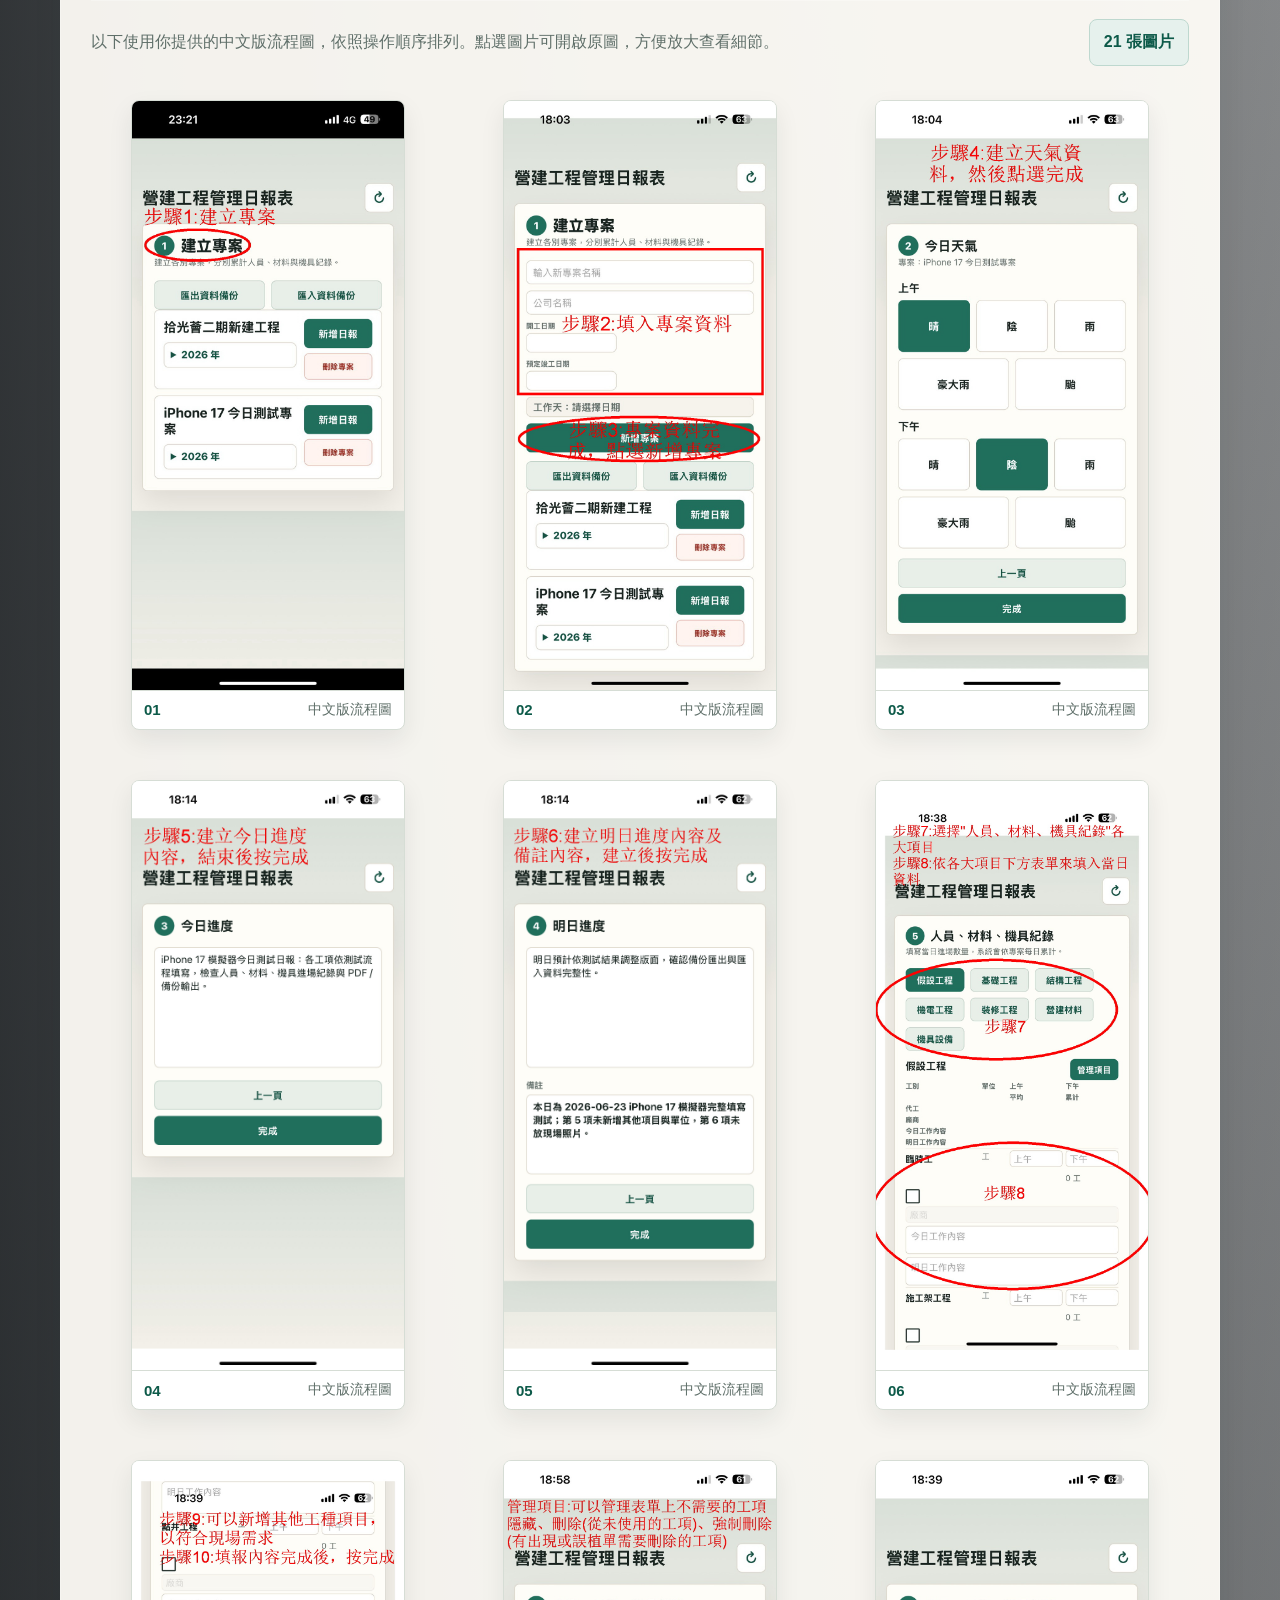
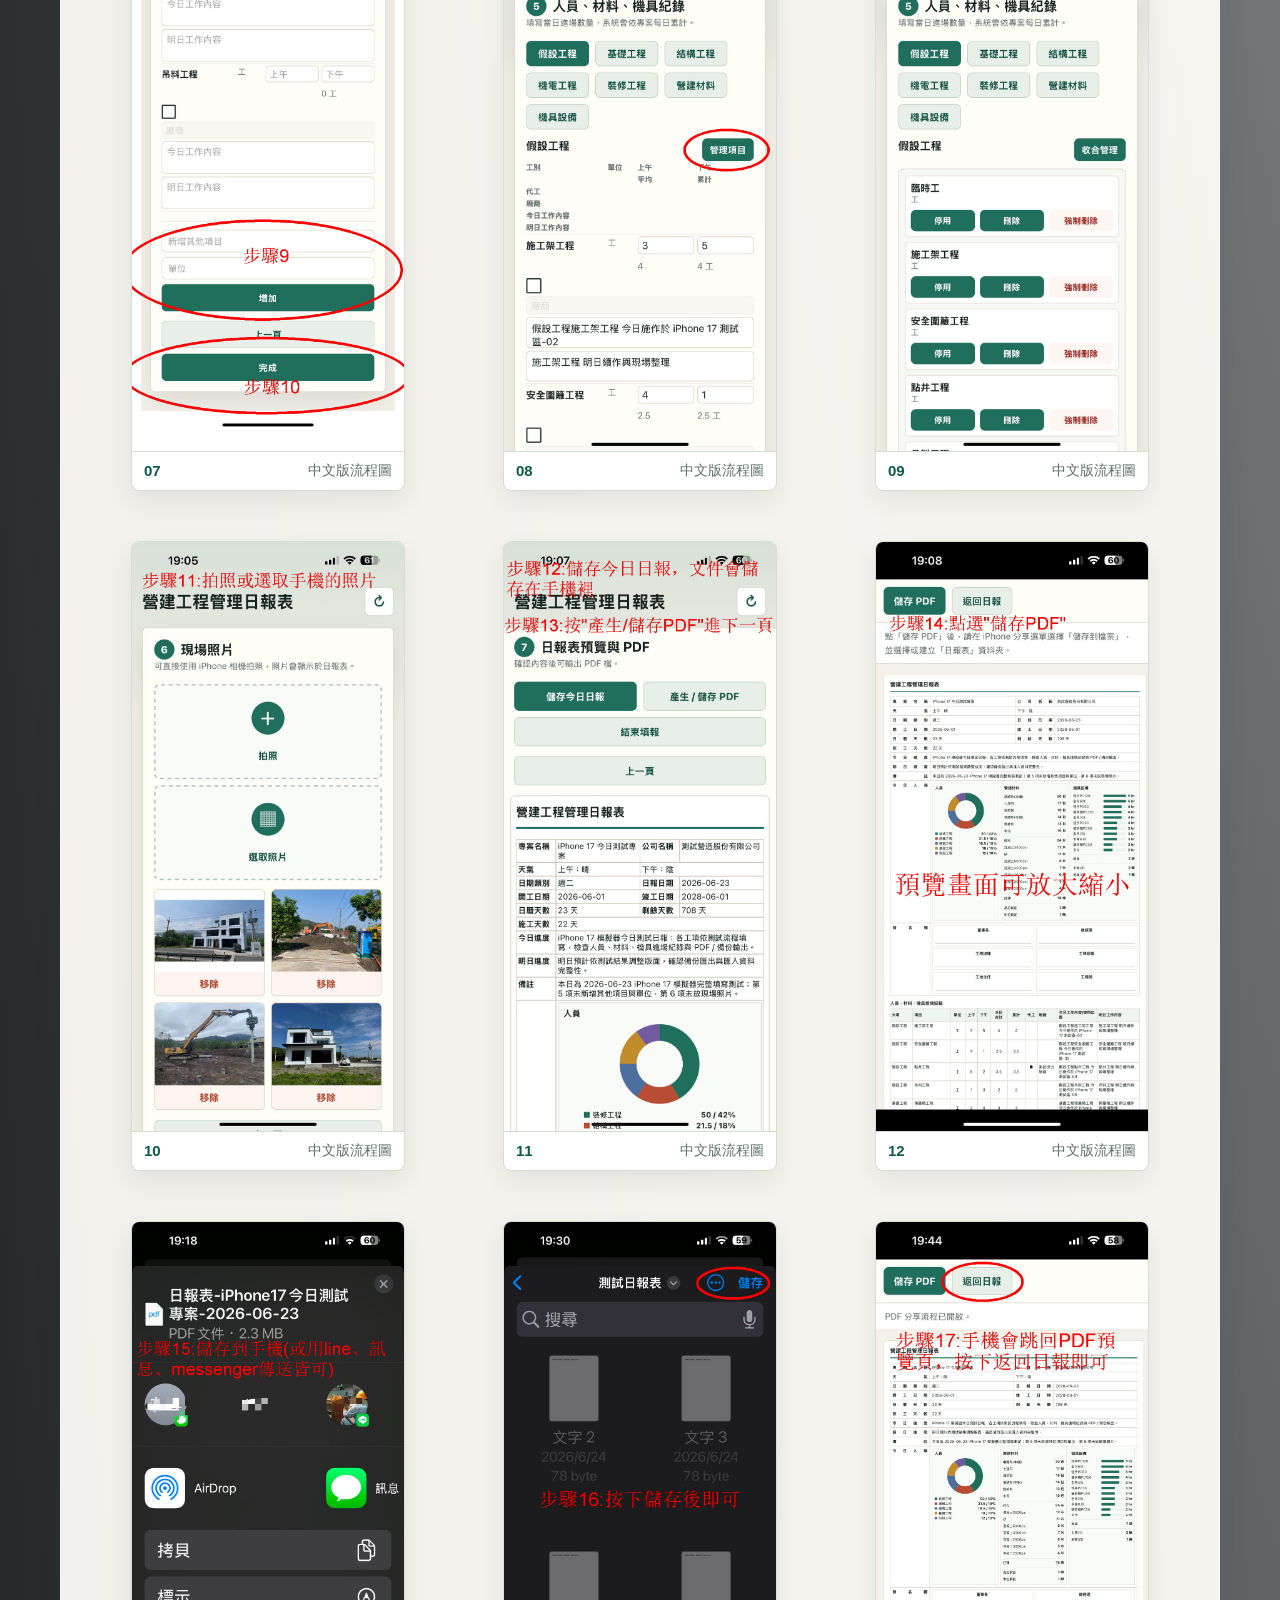
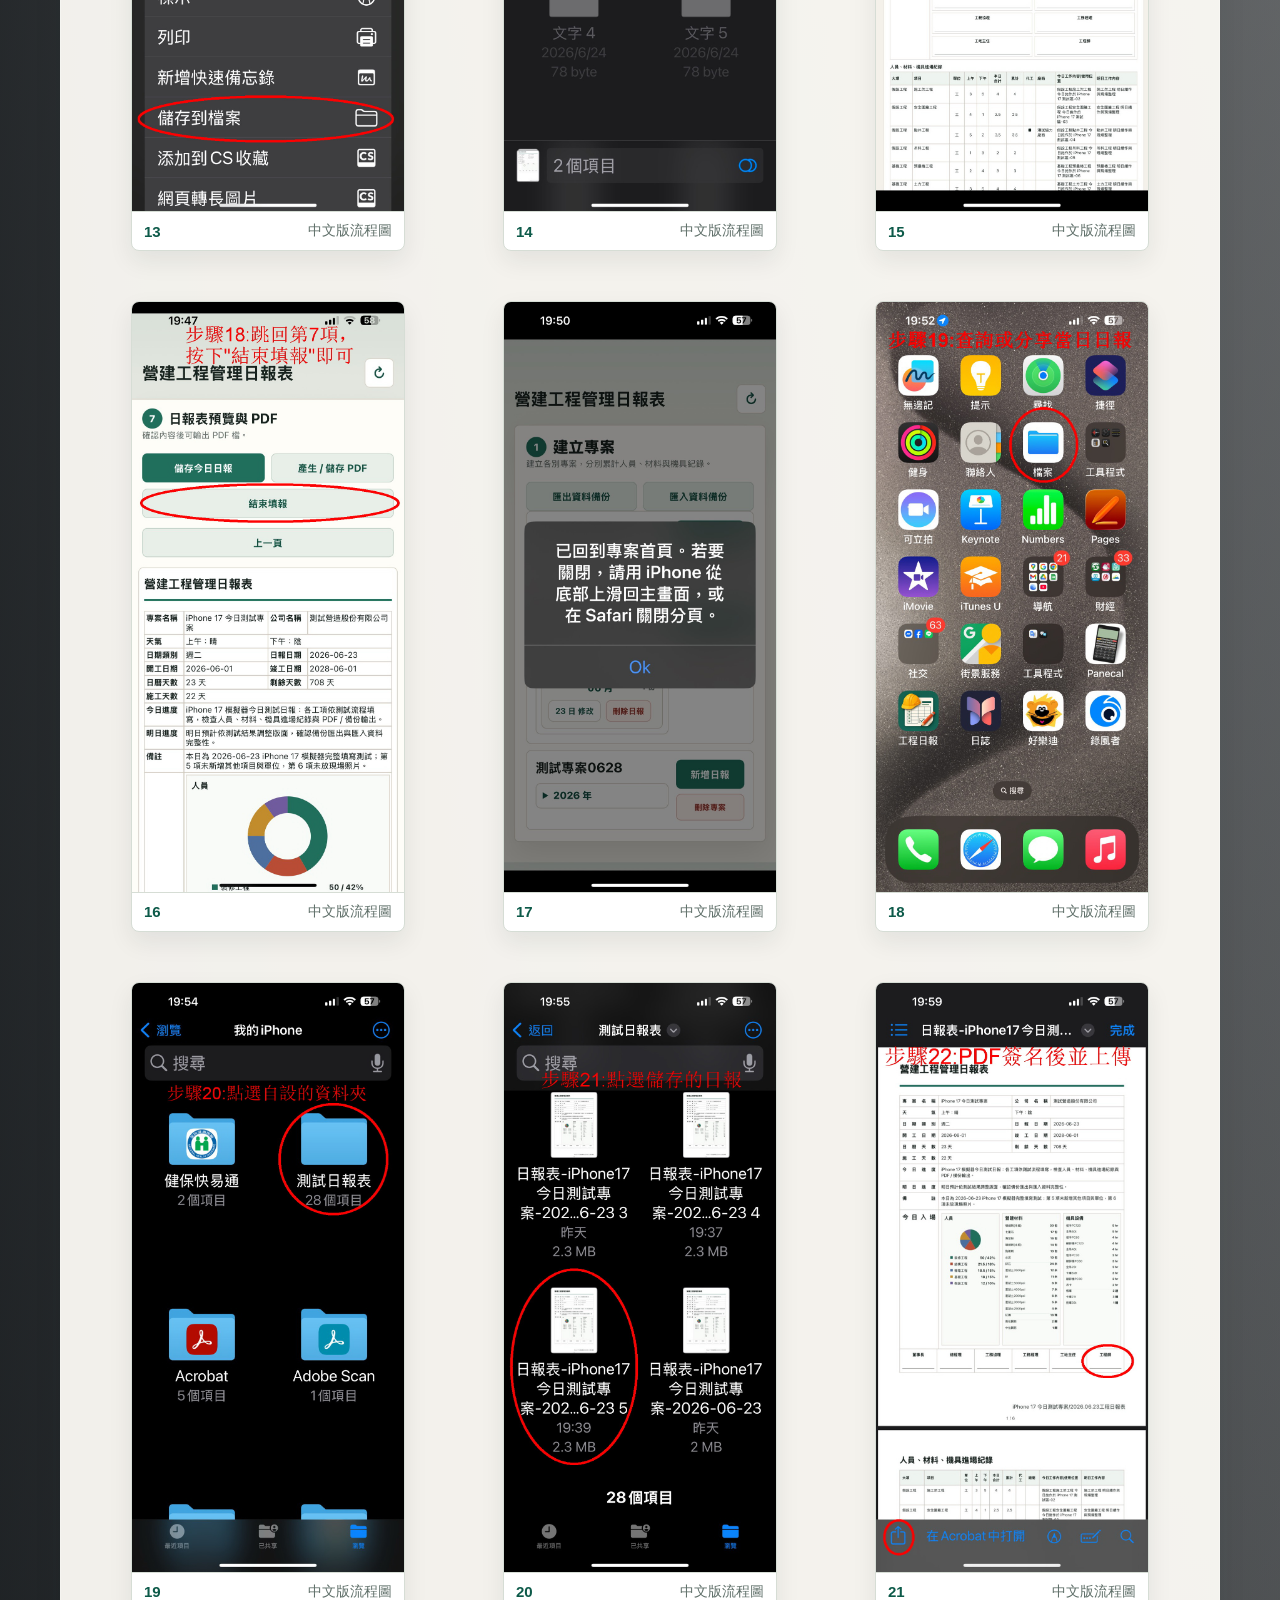
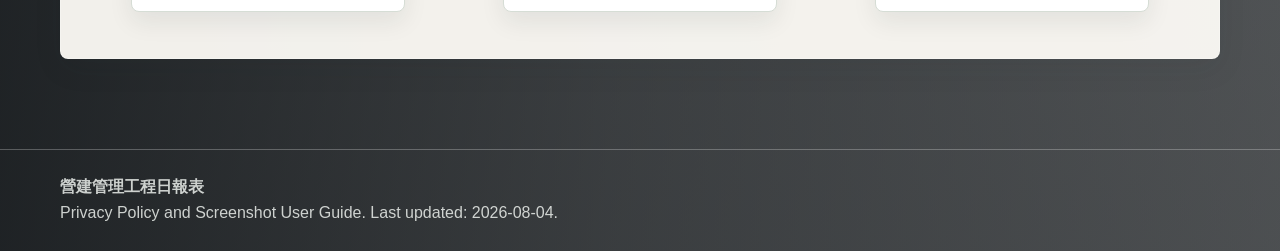
==== commit 5c3e2242: "Localize hero title by language" ====
--- a/index.html
+++ b/index.html
@@ -413,7 +413,7 @@
     <div class="shell hero-grid">
       <div>
         <div class="eyebrow">Developer: SHENG-CHIH YU</div>
-        <h1>營建管理工程日報表</h1>
+        <h1 data-copy="heroTitle">營建管理工程日報表</h1>
         <p class="lead" data-copy="hero">隱私權政策與圖片版使用流程。提供繁體中文、英文、越南文三種語言，方便 App 使用者查閱。</p>
       </div>
       <aside class="summary" aria-label="隱私重點">
@@ -616,6 +616,7 @@
     const pageCopy = {
       zh: {
         htmlLang: "zh-Hant",
+        heroTitle: "營建管理工程日報表",
         hero: "隱私權政策與圖片版使用流程。提供繁體中文、英文、越南文三種語言，方便 App 使用者查閱。",
         summaryTitle: "隱私重點",
         summary1: "不需要註冊帳號，也不需要登入即可使用主要功能。",
@@ -626,6 +627,7 @@
       },
       en: {
         htmlLang: "en",
+        heroTitle: "Construction Daily Report",
         hero: "Privacy Policy and screenshot-based user flow in Traditional Chinese, English, and Vietnamese.",
         summaryTitle: "Privacy Highlights",
         summary1: "No account registration or login is required for the main features.",
@@ -636,6 +638,7 @@
       },
       vi: {
         htmlLang: "vi",
+        heroTitle: "Báo cáo nhật ký công trình",
         hero: "Chính sách quyền riêng tư và hướng dẫn bằng hình ảnh bằng tiếng Trung phồn thể, tiếng Anh và tiếng Việt.",
         summaryTitle: "Điểm chính về quyền riêng tư",
         summary1: "Không cần đăng ký tài khoản hoặc đăng nhập để sử dụng các chức năng chính.",
